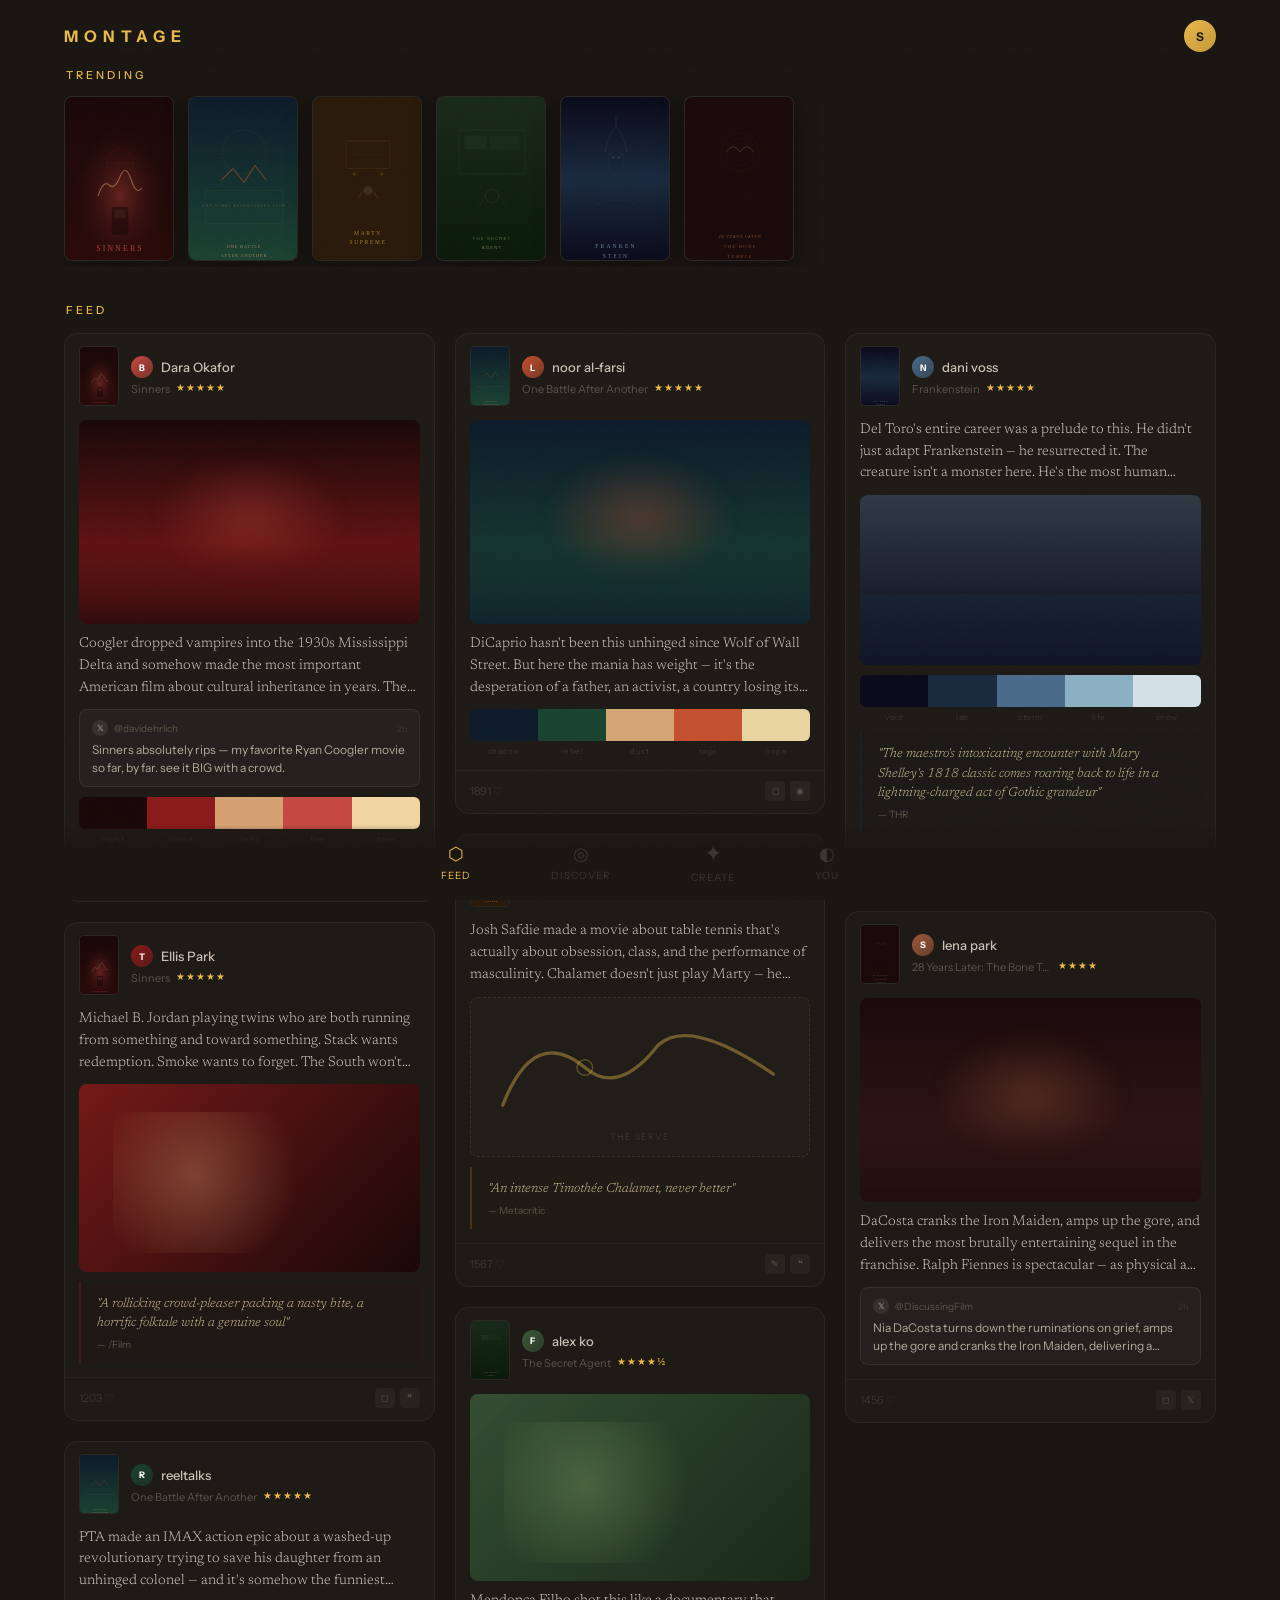
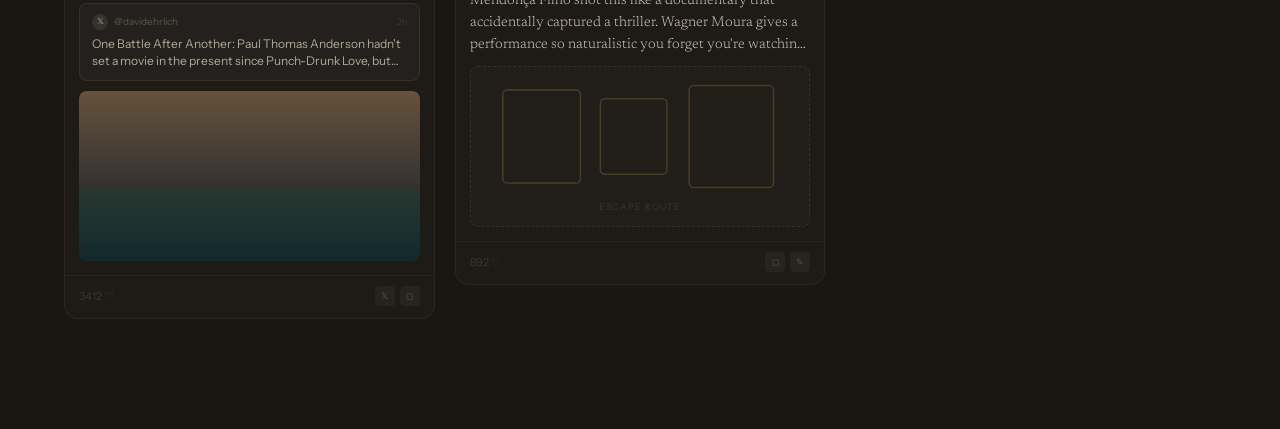
==== index.html @ 701b1564 "Fix: pull IMDB IDs from TMDB API, cache-bust v5" ====
<!DOCTYPE html>
<html lang="en">
<head>
  <meta charset="UTF-8">
  <meta name="viewport" content="width=device-width, initial-scale=1.0, viewport-fit=cover">
  <meta name="theme-color" content="#1a1612">
  <meta name="apple-mobile-web-app-status-bar-style" content="black-translucent">
  <meta name="description" content="Montage — review films with photos, tweets, drawings, and more.">
  <title>MONTAGE</title>
  <link rel="preconnect" href="https://fonts.googleapis.com">
  <link rel="preconnect" href="https://fonts.gstatic.com" crossorigin>
  <link href="https://fonts.googleapis.com/css2?family=Newsreader:ital,wght@0,300;0,400;1,300&family=Instrument+Sans:wght@400;500;600;700&display=swap" rel="stylesheet">
  <link rel="stylesheet" href="css/styles.css?v=5">
</head>
<body>
  <div class="grain"></div>
  <div id="app">
    <header class="topbar">
      <h1 class="topbar__logo">Montage</h1>
      <div class="topbar__avatar">S</div>
    </header>
    <main id="content"></main>
    <div class="search-overlay">
      <input class="search-input" type="text" placeholder="Search films…" autocomplete="off">
      <div class="search-results"></div>
    </div>
    <nav class="bottomnav">
      <button class="nav-btn nav-btn--active" data-action="nav" data-tab="feed">
        <span class="nav-btn__icon">⬡</span>
        <span class="nav-btn__label">Feed</span>
      </button>
      <button class="nav-btn" data-action="nav" data-tab="search">
        <span class="nav-btn__icon">◎</span>
        <span class="nav-btn__label">Discover</span>
      </button>
      <button class="nav-btn" data-action="nav" data-tab="compose">
        <span class="nav-btn__icon nav-btn__icon--create">✦</span>
        <span class="nav-btn__label">Create</span>
      </button>
      <button class="nav-btn" data-action="nav" data-tab="profile">
        <span class="nav-btn__icon">◐</span>
        <span class="nav-btn__label">You</span>
      </button>
    </nav>
  </div>
  <script async src="https://platform.twitter.com/widgets.js" charset="utf-8"></script>
  <script type="module" src="js/app.js?v=5"></script>
</body>
</html>
---- css/styles.css ----
*, *::before, *::after { box-sizing: border-box; margin: 0; padding: 0; }
:root {
  --bg: #1a1612; --bg-card: rgba(255,255,255,0.02); --border: rgba(255,255,255,0.05);
  --border-hover: rgba(255,255,255,0.1); --gold: #e8b84b; --gold-dim: rgba(232,184,75,0.2);
  --gold-glow: rgba(232,184,75,0.07); --text-primary: #e8e0d4; --text-secondary: #c8c0b4;
  --text-muted: #5a5449; --text-dim: #3a3530;
  --font-display: 'Newsreader', Georgia, serif; --font-sans: 'Instrument Sans', -apple-system, sans-serif;
  --max-width: 1200px; --content-width: 900px; --nav-height: 64px; --safe-bottom: env(safe-area-inset-bottom, 0px);
}
html { -webkit-text-size-adjust: 100%; }
body { background: var(--bg); color: var(--text-primary); font-family: var(--font-display); min-height: 100vh; min-height: 100dvh; overflow-x: hidden; -webkit-font-smoothing: antialiased; }
a { color: inherit; text-decoration: none; } button { font: inherit; cursor: pointer; }
img { display: block; max-width: 100%; -webkit-user-drag: none; } ::-webkit-scrollbar { display: none; }
.grain { position: fixed; inset: 0; pointer-events: none; z-index: 9999; opacity: 0.03; mix-blend-mode: overlay;
  background-image: url("data:image/svg+xml,%3Csvg viewBox='0 0 256 256' xmlns='http://www.w3.org/2000/svg'%3E%3Cfilter id='n'%3E%3CfeTurbulence type='fractalNoise' baseFrequency='0.85' numOctaves='4' stitchTiles='stitch'/%3E%3C/filter%3E%3Crect width='100%25' height='100%25' filter='url(%23n)'/%3E%3C/svg%3E"); }
#app { max-width: var(--max-width); margin: 0 auto; position: relative; min-height: 100vh; min-height: 100dvh; padding: 0 24px; }
.topbar { padding: 20px 0 16px; display: flex; justify-content: space-between; align-items: center; position: sticky; top: 0; z-index: 100; background: linear-gradient(180deg, var(--bg) 75%, transparent); }
.topbar__logo { font-family: var(--font-sans); font-size: 16px; font-weight: 700; letter-spacing: 6px; text-transform: uppercase; color: var(--gold); }
.topbar__avatar { width: 32px; height: 32px; border-radius: 50%; background: linear-gradient(135deg, var(--gold), #c4963a); display: flex; align-items: center; justify-content: center; font: 700 12px var(--font-sans); color: var(--bg); }
.section-label { font: 500 11px var(--font-sans); letter-spacing: 3px; text-transform: uppercase; color: var(--gold); padding-left: 2px; margin-bottom: 14px; }
.trending { margin-bottom: 36px; }
.trending__scroll { display: flex; gap: 14px; overflow-x: auto; padding-bottom: 6px; }
.poster { border-radius: 5px; overflow: hidden; border: 1px solid rgba(255,255,255,0.08); flex-shrink: 0; position: relative; background: var(--bg); }
.poster--sm { width: 40px; height: 60px; }
.poster--md { width: 110px; height: 165px; border-radius: 8px; box-shadow: 0 6px 24px rgba(0,0,0,0.4); }
.poster--lg { width: 120px; height: 180px; border-radius: 8px; box-shadow: 0 8px 28px rgba(0,0,0,0.45); }
.poster img { width: 100%; height: 100%; object-fit: cover; } .poster svg { display: block; }
.poster--clickable { cursor: pointer; transition: transform 0.2s ease, box-shadow 0.2s ease; }
.poster--clickable:hover { transform: translateY(-3px); box-shadow: 0 10px 35px rgba(0,0,0,0.5); }
.feed { padding: 0 0 110px; }
.masonry { columns: 3 240px; column-gap: 20px; margin-top: 16px; }
@media (max-width: 700px) { .masonry { columns: 2 160px; column-gap: 14px; } }
@media (max-width: 480px) { .masonry { columns: 1; } }
.review-card { break-inside: avoid; margin-bottom: 20px; border-radius: 14px; overflow: hidden; background: var(--bg-card); border: 1px solid var(--border); cursor: pointer; opacity: 0; transform: translateY(16px); animation: cardReveal 0.55s cubic-bezier(0.16,1,0.3,1) forwards; transition: border-color 0.2s ease; }
.review-card:hover { border-color: var(--border-hover); }
@keyframes cardReveal { to { opacity: 1; transform: none; } }
.review-card__header { display: flex; align-items: center; gap: 12px; padding: 12px 14px 10px; }
.review-card__meta { flex: 1; min-width: 0; } .review-card__user { display: flex; align-items: center; gap: 8px; }
.user-avatar { width: 22px; height: 22px; border-radius: 50%; display: flex; align-items: center; justify-content: center; font: 700 9px var(--font-sans); color: #fff; flex-shrink: 0; }
.user-name { font: 500 13px var(--font-sans); color: var(--text-secondary); overflow: hidden; text-overflow: ellipsis; white-space: nowrap; }
.review-card__film-info { display: flex; align-items: center; gap: 6px; margin-top: 4px; }
.film-title-small { font: 400 11px var(--font-sans); color: var(--text-muted); overflow: hidden; text-overflow: ellipsis; white-space: nowrap; max-width: 140px; }
.review-card__blocks { padding: 4px 14px 14px; display: flex; flex-direction: column; gap: 10px; }
.review-card__footer { padding: 10px 14px 12px; border-top: 1px solid rgba(255,255,255,0.04); display: flex; align-items: center; justify-content: space-between; }
.like-count { font: 400 11px var(--font-sans); color: var(--text-dim); }
.media-badges { display: flex; gap: 5px; } .media-badge { width: 20px; height: 20px; border-radius: 4px; background: rgba(255,255,255,0.04); display: flex; align-items: center; justify-content: center; font-size: 9px; color: var(--text-muted); }
.block-text { font: 300 14px/1.55 var(--font-display); color: #d4ccc0; }
.block-text--clamp { display: -webkit-box; -webkit-line-clamp: 3; -webkit-box-orient: vertical; overflow: hidden; }
.block-text--expanded { font-size: 17px; line-height: 1.7; }
.block-image { width: 100%; border-radius: 8px; position: relative; overflow: hidden; }
.block-tweet { padding: 10px 12px; border-radius: 8px; background: rgba(255,255,255,0.03); border: 1px solid rgba(255,255,255,0.07); }
.block-tweet--expanded { padding: 12px 14px; }
.block-tweet__header { display: flex; align-items: center; gap: 6px; margin-bottom: 5px; }
.block-tweet__icon { width: 16px; height: 16px; border-radius: 50%; background: rgba(255,255,255,0.08); display: flex; align-items: center; justify-content: center; font-size: 8px; color: rgba(255,255,255,0.35); font-weight: 700; }
.block-tweet__handle { font: 400 10px var(--font-sans); color: var(--text-muted); }
.block-tweet__time { font: 400 9px var(--font-sans); color: var(--text-dim); margin-left: auto; }
.block-tweet__content { font: 400 12px/1.45 var(--font-sans); color: #b0a89a; margin: 0; }
.block-tweet__content--clamp { display: -webkit-box; -webkit-line-clamp: 2; -webkit-box-orient: vertical; overflow: hidden; }
.block-tweet__actions { display: flex; gap: 16px; margin-top: 8px; font: 400 9px var(--font-sans); color: var(--text-dim); }
.block-palette { display: flex; border-radius: 6px; overflow: hidden; height: 32px; }
.block-palette__swatch { flex: 1; } .block-palette__labels { display: flex; margin-top: 5px; }
.block-palette__label { flex: 1; text-align: center; font: 400 8px var(--font-sans); color: var(--text-dim); letter-spacing: 0.5px; }
.block-sketch { padding: 14px; border-radius: 8px; background: rgba(255,255,255,0.015); border: 1px dashed rgba(232,184,75,0.12); }
.block-sketch__label { text-align: center; margin-top: 5px; font: 400 9px var(--font-sans); color: var(--text-dim); letter-spacing: 1px; text-transform: uppercase; }
.block-quote { padding: 12px 14px 12px 16px; border-radius: 0 8px 8px 0; }
.block-quote__text { font: 300 italic 13px/1.5 var(--font-display); color: #c8b890; }
.block-quote__author { font: 400 10px var(--font-sans); color: var(--text-muted); margin-top: 5px; display: block; }
.stars { font-size: 12px; letter-spacing: 1px; color: var(--gold); line-height: 1; }
.stars--sm { font-size: 10px; } .stars--lg { font-size: 16px; }
.view { padding-bottom: 110px; max-width: var(--content-width); margin: 0 auto; } .view--hidden { display: none; }
.back-btn { background: none; border: none; color: var(--gold); font: 400 14px var(--font-sans); padding: 12px 0; letter-spacing: 0.5px; }
.detail-header { display: flex; gap: 18px; padding: 4px 0 24px; align-items: flex-start; }
.detail-title { font: 400 26px/1.15 var(--font-display); color: var(--text-primary); }
.detail-subtitle { font: 400 12px var(--font-sans); color: var(--text-muted); margin: 4px 0 10px; }
.detail-user { display: flex; align-items: center; gap: 10px; margin-top: 14px; }
.detail-user__avatar { width: 28px; height: 28px; border-radius: 50%; display: flex; align-items: center; justify-content: center; font: 700 11px var(--font-sans); color: #fff; }
.detail-user__name { font: 500 13px var(--font-sans); color: var(--text-secondary); }
.detail-user__likes { font: 400 11px var(--font-sans); color: var(--text-dim); margin-left: 4px; }
.detail-blocks { padding: 8px 0; display: flex; flex-direction: column; gap: 16px; }
.detail-actions { margin: 32px 0 0; padding: 16px 0; border-top: 1px solid rgba(255,255,255,0.06); display: flex; gap: 28px; }
.detail-actions span { font: 400 12px var(--font-sans); color: var(--text-muted); cursor: pointer; } .detail-actions span:hover { color: var(--gold); }
.film-hero { height: 240px; position: relative; overflow: hidden; display: flex; align-items: flex-end; padding: 0 0 24px; border-radius: 14px; margin-bottom: 8px; }
.film-hero__bg { position: absolute; inset: 0; } .film-hero__bg img { width: 100%; height: 100%; object-fit: cover; opacity: 0.3; filter: blur(1px); }
.film-hero__gradient { position: absolute; inset: 0; } .film-hero__content { position: relative; display: flex; gap: 20px; align-items: flex-end; padding: 0 24px; }
.film-hero__info { padding-bottom: 2px; } .film-hero__title { font: 400 28px/1.1 var(--font-display); color: var(--text-primary); }
.film-hero__meta { font: 400 12px var(--font-sans); color: #8a8279; margin: 5px 0 10px; }
.compose { padding: 0 0 110px; max-width: 600px; margin: 0 auto; }
.compose__title { font: 400 28px var(--font-display); color: var(--text-primary); margin: 4px 0 28px; }
.compose__field { display: flex; align-items: center; gap: 14px; padding: 16px 18px; border-radius: 12px; background: var(--bg-card); border: 1px solid var(--border); margin-bottom: 22px; }
.compose__field-poster { width: 40px; height: 60px; border-radius: 6px; background: rgba(255,255,255,0.04); border: 1px dashed rgba(255,255,255,0.1); display: flex; align-items: center; justify-content: center; font-size: 18px; color: var(--text-dim); }
.compose__field-label { font: 400 10px var(--font-sans); color: var(--text-muted); text-transform: uppercase; letter-spacing: 1.5px; }
.compose__field-placeholder { font: 300 16px var(--font-display); color: var(--text-dim); margin-top: 2px; }
.compose__rating-stars { margin-top: 8px; font-size: 24px; letter-spacing: 5px; color: var(--gold-dim); }
.media-grid { display: grid; grid-template-columns: repeat(3, 1fr); gap: 12px; margin-bottom: 26px; }
.media-option { padding: 18px 12px; border-radius: 12px; background: rgba(255,255,255,0.02); border: 1px solid var(--border); display: flex; flex-direction: column; align-items: center; gap: 8px; cursor: pointer; transition: all 0.25s ease; }
.media-option:hover { border-color: var(--border-hover); }
.media-option--active { background: var(--gold-glow); border-color: rgba(232,184,75,0.25); }
.media-option__icon { font-size: 20px; color: var(--text-muted); transition: color 0.25s; }
.media-option--active .media-option__icon { color: var(--gold); }
.media-option__label { font: 500 11px var(--font-sans); color: var(--text-muted); transition: color 0.25s; }
.media-option--active .media-option__label { color: var(--gold); }
.compose__block-slot { padding: 18px; border-radius: 12px; margin-bottom: 12px; background: var(--bg-card); border: 1px dashed rgba(232,184,75,0.15); display: flex; align-items: center; gap: 14px; }
.compose__block-slot__icon { font-size: 18px; color: var(--gold); }
.compose__block-slot__label { font: 400 13px var(--font-sans); color: #7a7269; }
.compose__textarea { padding: 16px 18px; border-radius: 12px; min-height: 100px; background: var(--bg-card); border: 1px solid var(--border); margin-bottom: 30px; }
.btn-publish { width: 100%; padding: 18px; border-radius: 12px; border: none; background: linear-gradient(135deg, var(--gold), #c4963a); font: 600 14px var(--font-sans); color: var(--bg); letter-spacing: 1px; text-transform: uppercase; transition: opacity 0.2s ease; }
.btn-publish:hover { opacity: 0.9; }
.bottomnav { position: fixed; bottom: 0; left: 50%; transform: translateX(-50%); width: 100%; max-width: var(--max-width); padding: 12px 24px calc(12px + var(--safe-bottom)); background: linear-gradient(180deg, transparent, var(--bg) 35%); display: flex; justify-content: center; gap: 48px; align-items: center; z-index: 200; }
.nav-btn { background: none; border: none; display: flex; flex-direction: column; align-items: center; gap: 4px; padding: 4px 16px; }
.nav-btn__icon { font-size: 18px; color: var(--text-dim); transition: color 0.2s; } .nav-btn__icon--create { font-size: 22px; }
.nav-btn__label { font: 400 10px var(--font-sans); letter-spacing: 1px; text-transform: uppercase; color: var(--text-dim); transition: color 0.2s; }
.nav-btn--active .nav-btn__icon, .nav-btn--active .nav-btn__label { color: var(--gold); }
.search-overlay { position: fixed; inset: 0; z-index: 300; background: rgba(0,0,0,0.85); backdrop-filter: blur(10px); display: flex; flex-direction: column; padding: 80px 24px 24px; opacity: 0; pointer-events: none; transition: opacity 0.25s ease; }
.search-overlay--open { opacity: 1; pointer-events: all; }
.search-input { width: 100%; max-width: 600px; margin: 0 auto; padding: 16px 20px; border-radius: 12px; border: 1px solid var(--border); background: rgba(255,255,255,0.05); font: 300 17px var(--font-display); color: var(--text-primary); outline: none; }
.search-input::placeholder { color: var(--text-dim); } .search-input:focus { border-color: rgba(232,184,75,0.3); }
.tweet-embed-container { border-radius: 8px; overflow: hidden; }
.tweet-embed-container .twitter-tweet { margin: 0 !important; }
.tweet-embed-container iframe { border-radius: 8px !important; }
.tweet-embed-container blockquote { margin: 0; padding: 14px 16px; border-radius: 8px; background: rgba(255,255,255,0.03); border: 1px solid rgba(255,255,255,0.07); font: 400 13px/1.5 var(--font-sans); color: #b0a89a; }
.tweet-embed-container blockquote a { color: var(--gold); opacity: 0.7; }
@keyframes fadeIn { from { opacity: 0; } to { opacity: 1; } }
@keyframes slideUp { from { opacity: 0; transform: translateY(10px); } to { opacity: 1; transform: none; } }
.animate-fade { animation: fadeIn 0.35s ease forwards; }
.animate-slide { animation: slideUp 0.5s cubic-bezier(0.16,1,0.3,1) forwards; }
.delay-1{animation-delay:.05s}.delay-2{animation-delay:.1s}.delay-3{animation-delay:.15s}.delay-4{animation-delay:.2s}.delay-5{animation-delay:.25s}.delay-6{animation-delay:.3s}.delay-7{animation-delay:.35s}.delay-8{animation-delay:.4s}
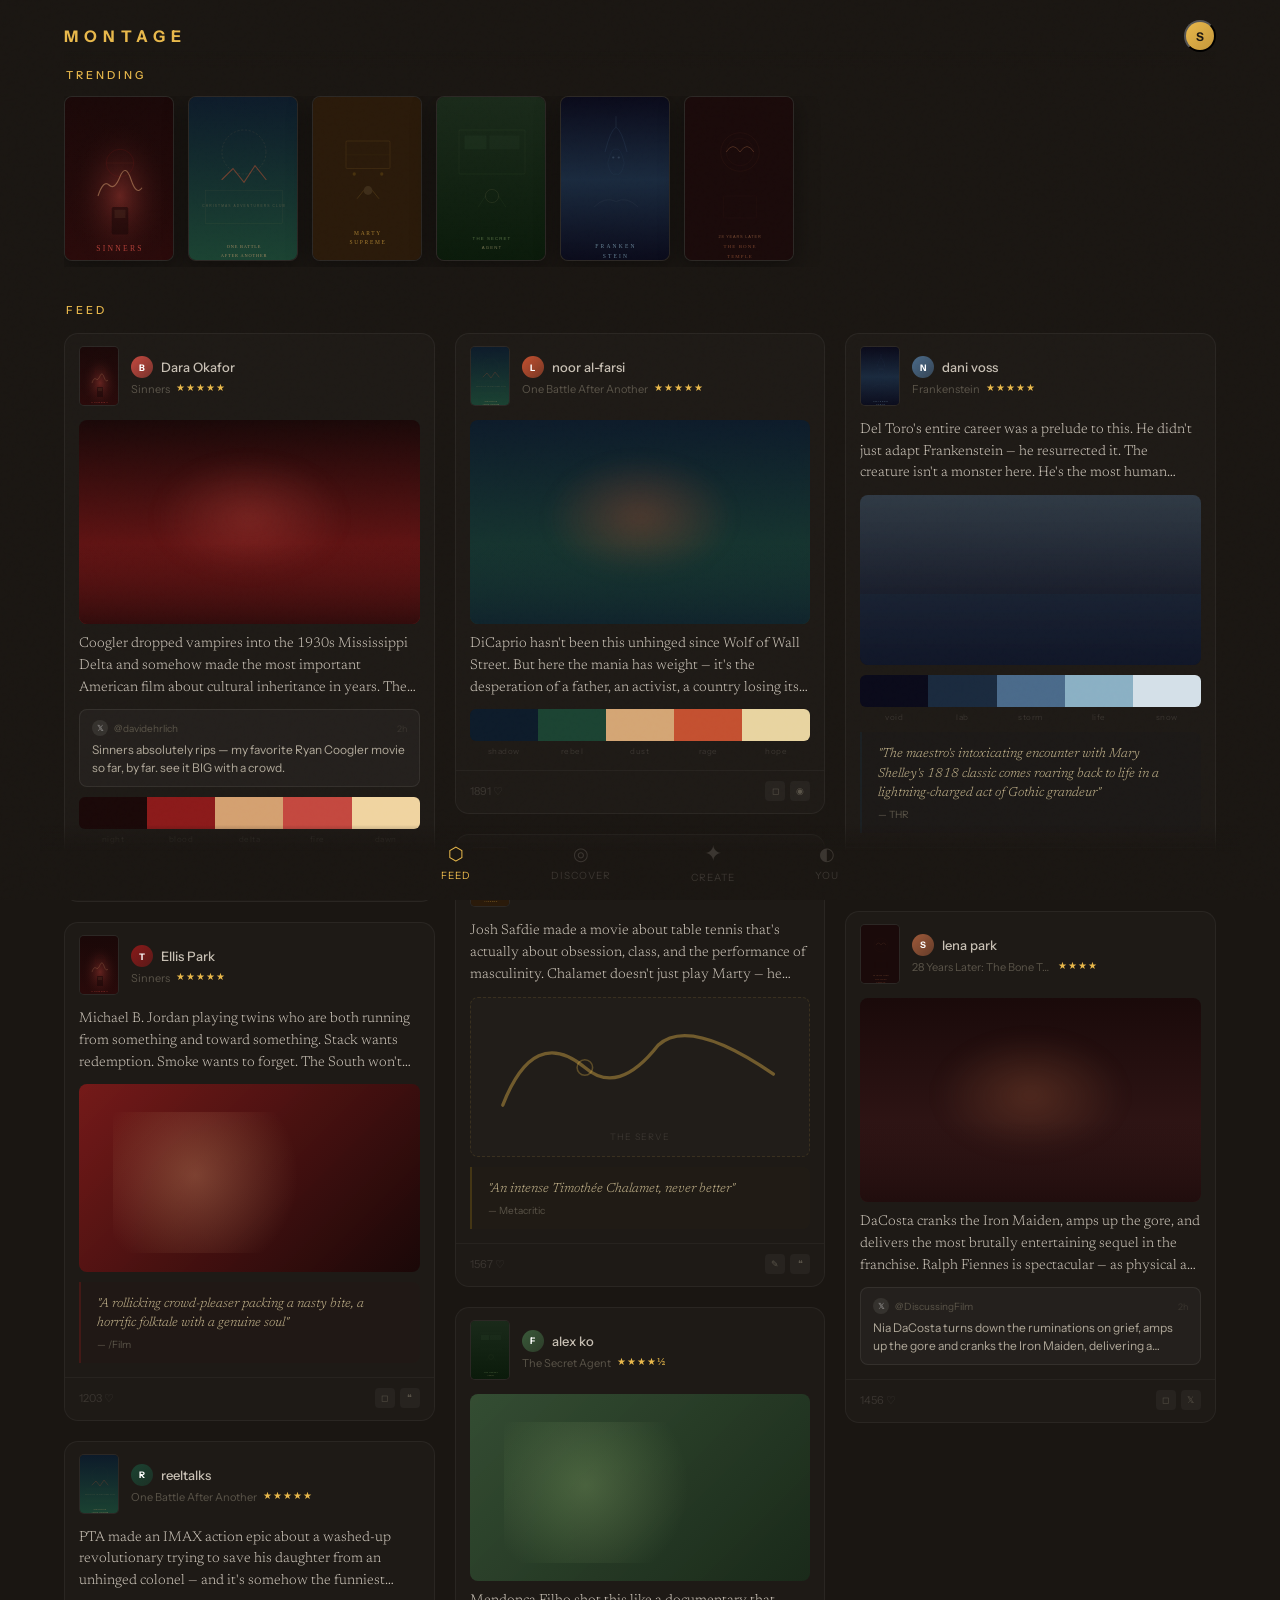
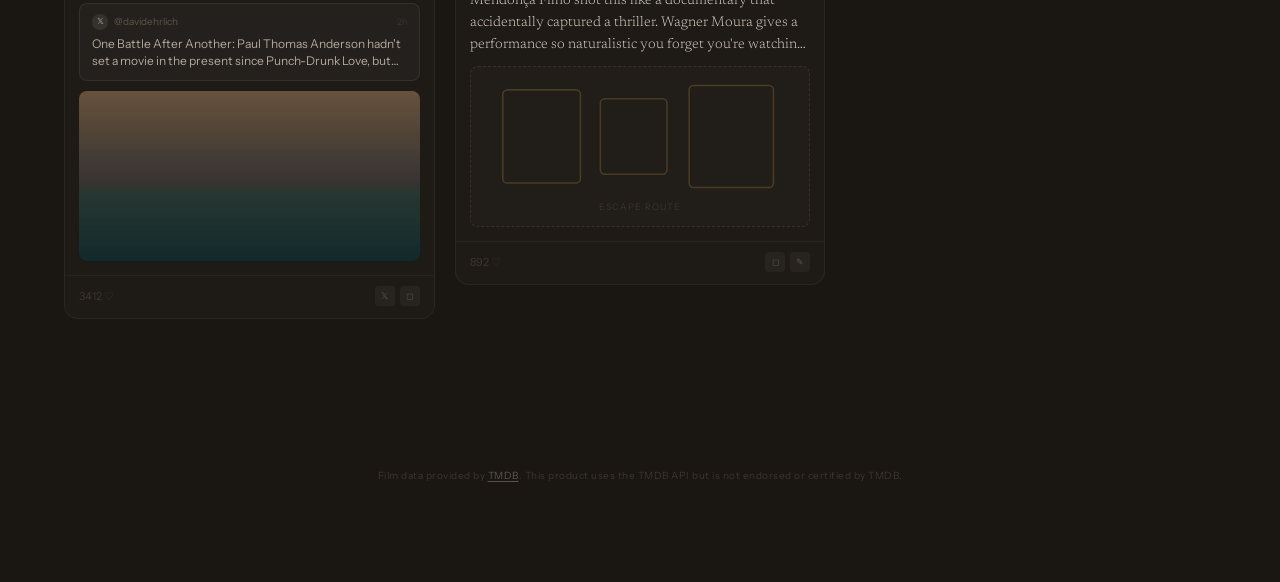
==== commit e03fdf0f: "Production-ready: SEO meta tags, OG/Twitter cards, favicon, PWA manifest, loading skeletons, accessi" ====
--- a/index.html
+++ b/index.html
@@ -4,46 +4,98 @@
   <meta charset="UTF-8">
   <meta name="viewport" content="width=device-width, initial-scale=1.0, viewport-fit=cover">
   <meta name="theme-color" content="#1a1612">
+  <meta name="apple-mobile-web-app-capable" content="yes">
   <meta name="apple-mobile-web-app-status-bar-style" content="black-translucent">
-  <meta name="description" content="Montage — review films with photos, tweets, drawings, and more.">
-  <title>MONTAGE</title>
+  <meta name="apple-mobile-web-app-title" content="Montage">
+
+  <!-- SEO -->
+  <title>MONTAGE — Review films with photos, tweets, drawings & more</title>
+  <meta name="description" content="A new way to review movies. Build rich, visual montages with photos, tweets, sketches, color palettes and more. Like Letterboxd meets Pinterest.">
+  <meta name="keywords" content="movie reviews, film criticism, letterboxd alternative, visual reviews, montage, cinema">
+  <link rel="canonical" href="https://calmdownl0ve.github.io/montage/">
+
+  <!-- Open Graph / Social Sharing -->
+  <meta property="og:type" content="website">
+  <meta property="og:url" content="https://calmdownl0ve.github.io/montage/">
+  <meta property="og:title" content="MONTAGE — Review films with photos, tweets, drawings & more">
+  <meta property="og:description" content="A new way to review movies. Build rich, visual montages with photos, tweets, sketches, color palettes and more.">
+  <meta property="og:image" content="https://calmdownl0ve.github.io/montage/og-image.png">
+  <meta property="og:image:width" content="1200">
+  <meta property="og:image:height" content="630">
+  <!-- Twitter Card -->
+  <meta name="twitter:card" content="summary_large_image">
+  <meta name="twitter:title" content="MONTAGE — Review films with photos, tweets, drawings & more">
+  <meta name="twitter:description" content="A new way to review movies. Build rich, visual montages with photos, tweets, sketches, color palettes and more.">
+  <meta name="twitter:image" content="https://calmdownl0ve.github.io/montage/og-image.png">
+
+  <!-- Favicon -->
+  <link rel="icon" type="image/svg+xml" href="favicon.svg">
+  <link rel="apple-touch-icon" href="icon-192.png">
+
+  <!-- PWA Manifest -->
+  <link rel="manifest" href="manifest.json">
+
+  <!-- Fonts -->
   <link rel="preconnect" href="https://fonts.googleapis.com">
   <link rel="preconnect" href="https://fonts.gstatic.com" crossorigin>
   <link href="https://fonts.googleapis.com/css2?family=Newsreader:ital,wght@0,300;0,400;1,300&family=Instrument+Sans:wght@400;500;600;700&display=swap" rel="stylesheet">
-  <link rel="stylesheet" href="css/styles.css?v=5">
+
+  <!-- Styles -->
+  <link rel="stylesheet" href="css/styles.css?v=6">
 </head>
 <body>
-  <div class="grain"></div>
+  <!-- Skip to content for screen readers -->
+  <a href="#content" class="sr-only sr-only--focusable">Skip to content</a>
+
+  <div class="grain" aria-hidden="true"></div>
   <div id="app">
-    <header class="topbar">
+    <header class="topbar" role="banner">
       <h1 class="topbar__logo">Montage</h1>
-      <div class="topbar__avatar">S</div>
+      <button class="topbar__avatar" aria-label="Profile">S</button>
     </header>
-    <main id="content"></main>
-    <div class="search-overlay">
-      <input class="search-input" type="text" placeholder="Search films…" autocomplete="off">
-      <div class="search-results"></div>
+
+    <!-- Loading skeleton shown before JS loads -->
+    <main id="content" role="main">
+      <div class="loading-skeleton" aria-label="Loading content">
+        <div class="skeleton-trending">
+          <div class="skeleton-label"></div>
+          <div class="skeleton-row"><div class="skeleton-poster"></div><div class="skeleton-poster"></div><div class="skeleton-poster"></div><div class="skeleton-poster"></div><div class="skeleton-poster"></div></div>
+        </div>
+        <div class="skeleton-label" style="margin-top:24px"></div>
+        <div class="skeleton-masonry"><div class="skeleton-card"></div><div class="skeleton-card skeleton-card--short"></div><div class="skeleton-card skeleton-card--tall"></div><div class="skeleton-card"></div><div class="skeleton-card skeleton-card--short"></div></div>
+      </div>
+    </main>
+
+    <div class="search-overlay" role="dialog" aria-modal="true" aria-label="Search films">
+      <input class="search-input" type="search" placeholder="Search films…" autocomplete="off" aria-label="Search films">
+      <div class="search-results" role="listbox"></div>
     </div>
-    <nav class="bottomnav">
-      <button class="nav-btn nav-btn--active" data-action="nav" data-tab="feed">
-        <span class="nav-btn__icon">⬡</span>
+    <nav class="bottomnav" role="navigation" aria-label="Main navigation">
+      <button class="nav-btn nav-btn--active" data-action="nav" data-tab="feed" aria-label="Feed" aria-current="page">
+        <span class="nav-btn__icon" aria-hidden="true">⬡</span>
         <span class="nav-btn__label">Feed</span>
       </button>
-      <button class="nav-btn" data-action="nav" data-tab="search">
-        <span class="nav-btn__icon">◎</span>
+      <button class="nav-btn" data-action="nav" data-tab="search" aria-label="Discover">
+        <span class="nav-btn__icon" aria-hidden="true">◎</span>
         <span class="nav-btn__label">Discover</span>
       </button>
-      <button class="nav-btn" data-action="nav" data-tab="compose">
-        <span class="nav-btn__icon nav-btn__icon--create">✦</span>
+      <button class="nav-btn" data-action="nav" data-tab="compose" aria-label="Create review">
+        <span class="nav-btn__icon nav-btn__icon--create" aria-hidden="true">✦</span>
         <span class="nav-btn__label">Create</span>
       </button>
-      <button class="nav-btn" data-action="nav" data-tab="profile">
-        <span class="nav-btn__icon">◐</span>
+      <button class="nav-btn" data-action="nav" data-tab="profile" aria-label="Your profile">
+        <span class="nav-btn__icon" aria-hidden="true">◐</span>
         <span class="nav-btn__label">You</span>
       </button>
     </nav>
   </div>
+
+  <!-- TMDB Attribution (required by API Terms of Use) -->
+  <footer class="tmdb-attribution" role="contentinfo">
+    <p>Film data provided by <a href="https://www.themoviedb.org" target="_blank" rel="noopener">TMDB</a>. This product uses the TMDB API but is not endorsed or certified by TMDB.</p>
+  </footer>
+
   <script async src="https://platform.twitter.com/widgets.js" charset="utf-8"></script>
-  <script type="module" src="js/app.js?v=5"></script>
+  <script type="module" src="js/app.js?v=6"></script>
 </body>
 </html>
--- a/css/styles.css
+++ b/css/styles.css
@@ -124,3 +124,57 @@
 .animate-fade { animation: fadeIn 0.35s ease forwards; }
 .animate-slide { animation: slideUp 0.5s cubic-bezier(0.16,1,0.3,1) forwards; }
 .delay-1{animation-delay:.05s}.delay-2{animation-delay:.1s}.delay-3{animation-delay:.15s}.delay-4{animation-delay:.2s}.delay-5{animation-delay:.25s}.delay-6{animation-delay:.3s}.delay-7{animation-delay:.35s}.delay-8{animation-delay:.4s}
+
+/* ── Accessibility ── */
+.sr-only { position: absolute; width: 1px; height: 1px; padding: 0; margin: -1px; overflow: hidden; clip: rect(0,0,0,0); white-space: nowrap; border: 0; }
+.sr-only--focusable:focus { position: static; width: auto; height: auto; padding: 8px 16px; margin: 0; overflow: visible; clip: auto; white-space: normal; background: var(--gold); color: var(--bg); font: 600 14px var(--font-sans); border-radius: 6px; z-index: 10000; }
+*:focus-visible { outline: 2px solid var(--gold); outline-offset: 2px; border-radius: 4px; }
+button:focus-visible, a:focus-visible { outline: 2px solid var(--gold); outline-offset: 2px; }
+
+/* ── Loading Skeleton ── */
+@keyframes shimmer { 0% { background-position: -200px 0; } 100% { background-position: 200px 0; } }
+.skeleton-label { width: 80px; height: 12px; border-radius: 4px; background: linear-gradient(90deg, rgba(255,255,255,0.03) 25%, rgba(255,255,255,0.06) 50%, rgba(255,255,255,0.03) 75%); background-size: 200px 100%; animation: shimmer 1.5s infinite; margin-bottom: 14px; }
+.skeleton-trending { margin-bottom: 36px; }
+.skeleton-row { display: flex; gap: 14px; }
+.skeleton-poster { width: 110px; height: 165px; border-radius: 8px; flex-shrink: 0; background: linear-gradient(90deg, rgba(255,255,255,0.03) 25%, rgba(255,255,255,0.06) 50%, rgba(255,255,255,0.03) 75%); background-size: 200px 100%; animation: shimmer 1.5s infinite; }
+.skeleton-masonry { columns: 3 240px; column-gap: 20px; margin-top: 16px; }
+@media (max-width: 700px) { .skeleton-masonry { columns: 2 160px; column-gap: 14px; } }
+.skeleton-card { break-inside: avoid; margin-bottom: 20px; border-radius: 14px; height: 320px; background: linear-gradient(90deg, rgba(255,255,255,0.02) 25%, rgba(255,255,255,0.04) 50%, rgba(255,255,255,0.02) 75%); background-size: 200px 100%; animation: shimmer 1.5s infinite; }
+.skeleton-card--short { height: 240px; }
+.skeleton-card--tall { height: 400px; }
+
+/* ── TMDB Attribution Footer ── */
+.tmdb-attribution { max-width: var(--max-width); margin: 0 auto; padding: 40px 24px 100px; text-align: center; }
+.tmdb-attribution p { font: 400 10px var(--font-sans); color: var(--text-dim); letter-spacing: 0.5px; }
+.tmdb-attribution a { color: var(--text-muted); text-decoration: underline; text-underline-offset: 2px; }
+.tmdb-attribution a:hover { color: var(--gold); }
+
+/* ── Image loading ── */
+.poster img { transition: opacity 0.3s ease; }
+.poster img[src=""] { opacity: 0; }
+
+/* ── Smooth transitions ── */
+.review-card { transition: border-color 0.2s ease, transform 0.15s ease; }
+.review-card:hover { border-color: var(--border-hover); transform: translateY(-1px); }
+.review-card:active { transform: translateY(0); }
+.back-btn:hover { opacity: 0.8; }
+.nav-btn { transition: opacity 0.15s ease; }
+.nav-btn:hover { opacity: 0.8; }
+
+/* ── Selection color ── */
+::selection { background: rgba(232,184,75,0.25); color: var(--text-primary); }
+
+/* ── Print styles ── */
+@media print {
+  .grain, .bottomnav, .search-overlay, .tmdb-attribution { display: none !important; }
+  #app { max-width: 100%; padding: 0; }
+  .review-card { break-inside: avoid; border: 1px solid #ccc; }
+}
+
+/* Hide skeleton once JS renders content */
+#content.loaded .loading-skeleton { display: none; }
+
+/* ── Reduced motion preference ── */
+@media (prefers-reduced-motion: reduce) {
+  *, *::before, *::after { animation-duration: 0.01ms !important; animation-iteration-count: 1 !important; transition-duration: 0.01ms !important; }
+}
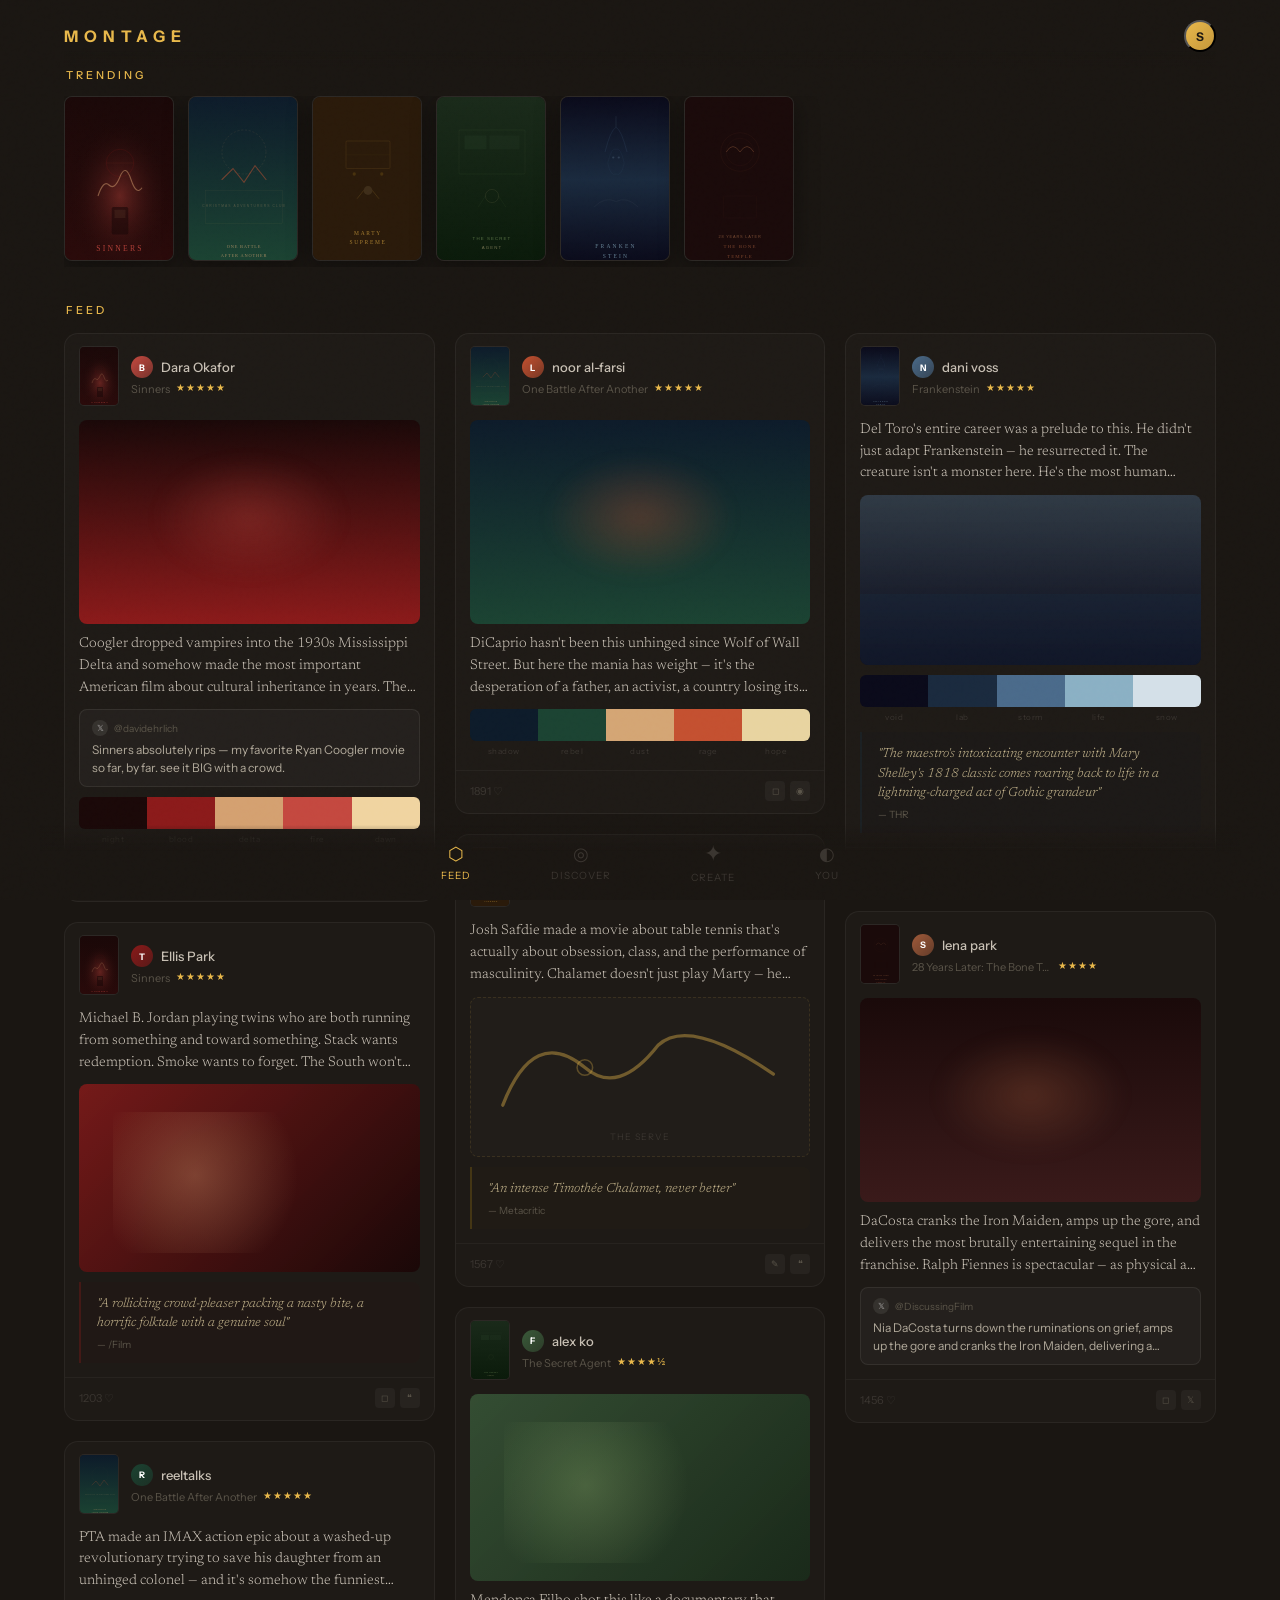
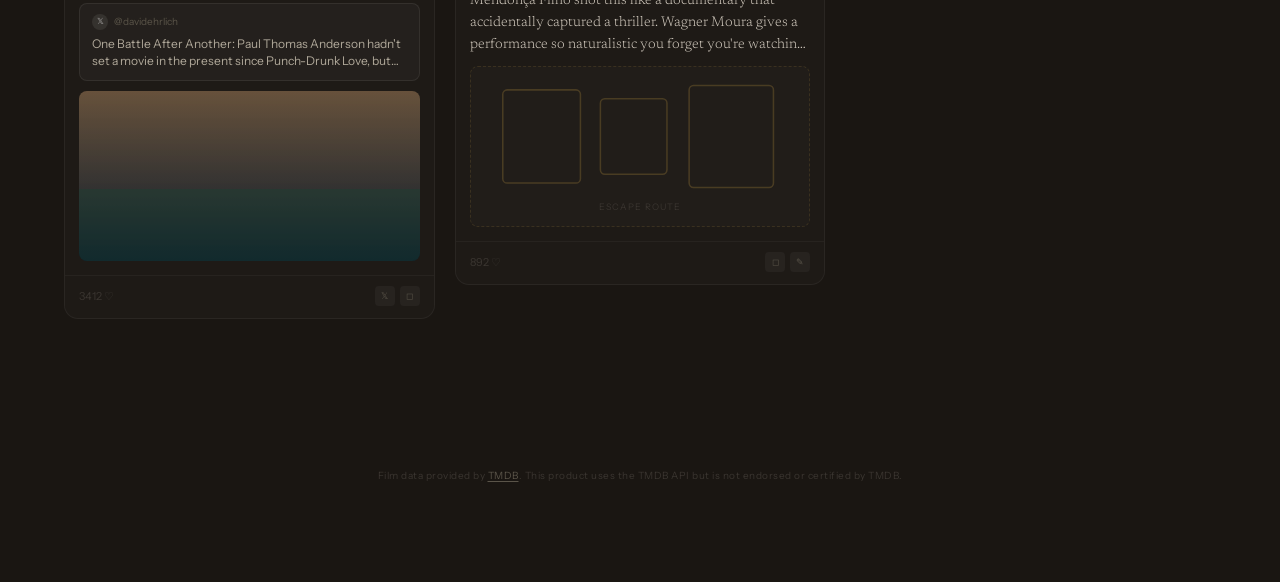
==== commit 7d4bd4cd: "Fix OG image path to match actual SVG file" ====
--- a/index.html
+++ b/index.html
@@ -19,14 +19,14 @@
   <meta property="og:url" content="https://calmdownl0ve.github.io/montage/">
   <meta property="og:title" content="MONTAGE — Review films with photos, tweets, drawings & more">
   <meta property="og:description" content="A new way to review movies. Build rich, visual montages with photos, tweets, sketches, color palettes and more.">
-  <meta property="og:image" content="https://calmdownl0ve.github.io/montage/og-image.png">
+  <meta property="og:image" content="https://calmdownl0ve.github.io/montage/og-image.svg">
   <meta property="og:image:width" content="1200">
   <meta property="og:image:height" content="630">
   <!-- Twitter Card -->
   <meta name="twitter:card" content="summary_large_image">
   <meta name="twitter:title" content="MONTAGE — Review films with photos, tweets, drawings & more">
   <meta name="twitter:description" content="A new way to review movies. Build rich, visual montages with photos, tweets, sketches, color palettes and more.">
-  <meta name="twitter:image" content="https://calmdownl0ve.github.io/montage/og-image.png">
+  <meta name="twitter:image" content="https://calmdownl0ve.github.io/montage/og-image.svg">
 
   <!-- Favicon -->
   <link rel="icon" type="image/svg+xml" href="favicon.svg">
--- a/css/styles.css
+++ b/css/styles.css
@@ -178,3 +178,27 @@
 @media (prefers-reduced-motion: reduce) {
   *, *::before, *::after { animation-duration: 0.01ms !important; animation-iteration-count: 1 !important; transition-duration: 0.01ms !important; }
 }
+
+/* ── Discover Grid ── */
+.discover-grid { display: grid; grid-template-columns: repeat(auto-fill, minmax(130px, 1fr)); gap: 20px; }
+@media (min-width: 700px) { .discover-grid { grid-template-columns: repeat(auto-fill, minmax(140px, 1fr)); } }
+.discover-film { cursor: pointer; text-align: center; }
+.discover-film__title { font: 400 12px var(--font-sans); color: var(--text-secondary); margin-top: 8px; overflow: hidden; text-overflow: ellipsis; white-space: nowrap; }
+.discover-film__year { font: 400 10px var(--font-sans); color: var(--text-muted); margin-top: 2px; }
+.discover-film .poster--md { width: 100%; height: auto; aspect-ratio: 2/3; }
+.discover-film .poster--md img { width: 100%; height: 100%; }
+
+/* ── Genre Tags ── */
+.genre-tag { padding: 8px 16px; border-radius: 20px; border: 1px solid var(--border); background: var(--bg-card); font: 500 11px var(--font-sans); color: var(--text-muted); cursor: pointer; transition: all 0.2s ease; }
+.genre-tag:hover { border-color: var(--border-hover); color: var(--text-secondary); }
+.genre-tag--active { background: var(--gold-glow); border-color: rgba(232,184,75,0.3); color: var(--gold); }
+
+/* ── Composer Film Search Results ── */
+.composer-result { display: flex; align-items: center; gap: 12px; padding: 10px 16px; cursor: pointer; transition: background 0.15s ease; }
+.composer-result:hover { background: rgba(255,255,255,0.03); }
+.composer-result + .composer-result { border-top: 1px solid rgba(255,255,255,0.03); }
+
+/* ── Star Rating Buttons ── */
+.star-btn { transition: transform 0.1s ease; }
+.star-btn:hover { transform: scale(1.2); }
+.star-btn--active { color: var(--gold) !important; }
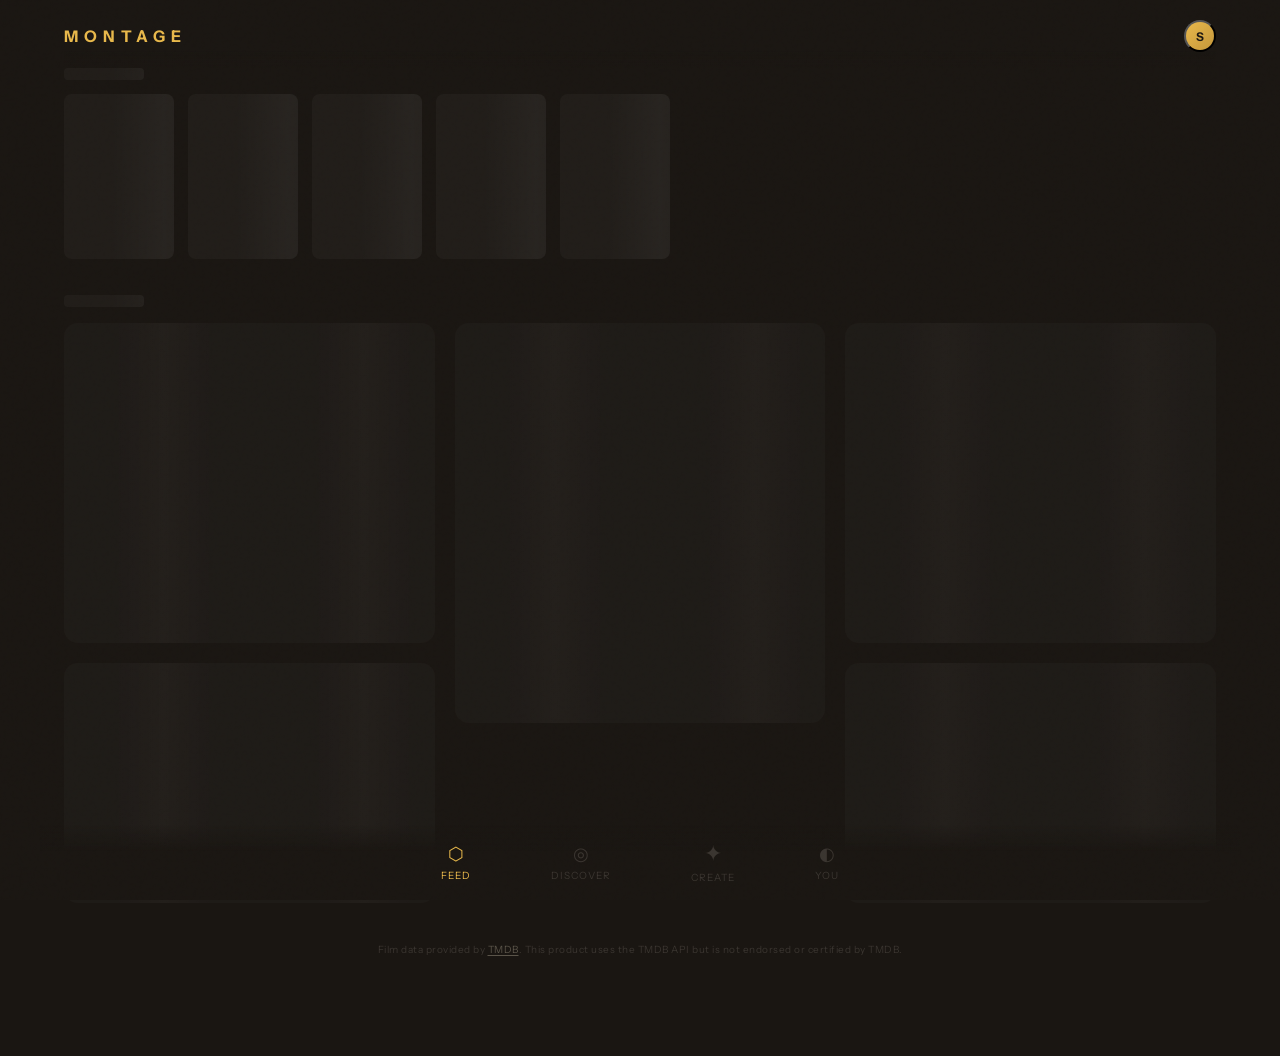
==== commit e6595090: "Fix screen blink: targeted DOM patches for search inputs, media toggles, and star rating — no full r" ====
--- a/index.html
+++ b/index.html
@@ -41,7 +41,7 @@
   <link href="https://fonts.googleapis.com/css2?family=Newsreader:ital,wght@0,300;0,400;1,300&family=Instrument+Sans:wght@400;500;600;700&display=swap" rel="stylesheet">
 
   <!-- Styles -->
-  <link rel="stylesheet" href="css/styles.css?v=6">
+  <link rel="stylesheet" href="css/styles.css?v=7">
 </head>
 <body>
   <!-- Skip to content for screen readers -->
@@ -96,6 +96,6 @@
   </footer>
 
   <script async src="https://platform.twitter.com/widgets.js" charset="utf-8"></script>
-  <script type="module" src="js/app.js?v=6"></script>
+  <script type="module" src="js/app.js?v=7"></script>
 </body>
 </html>
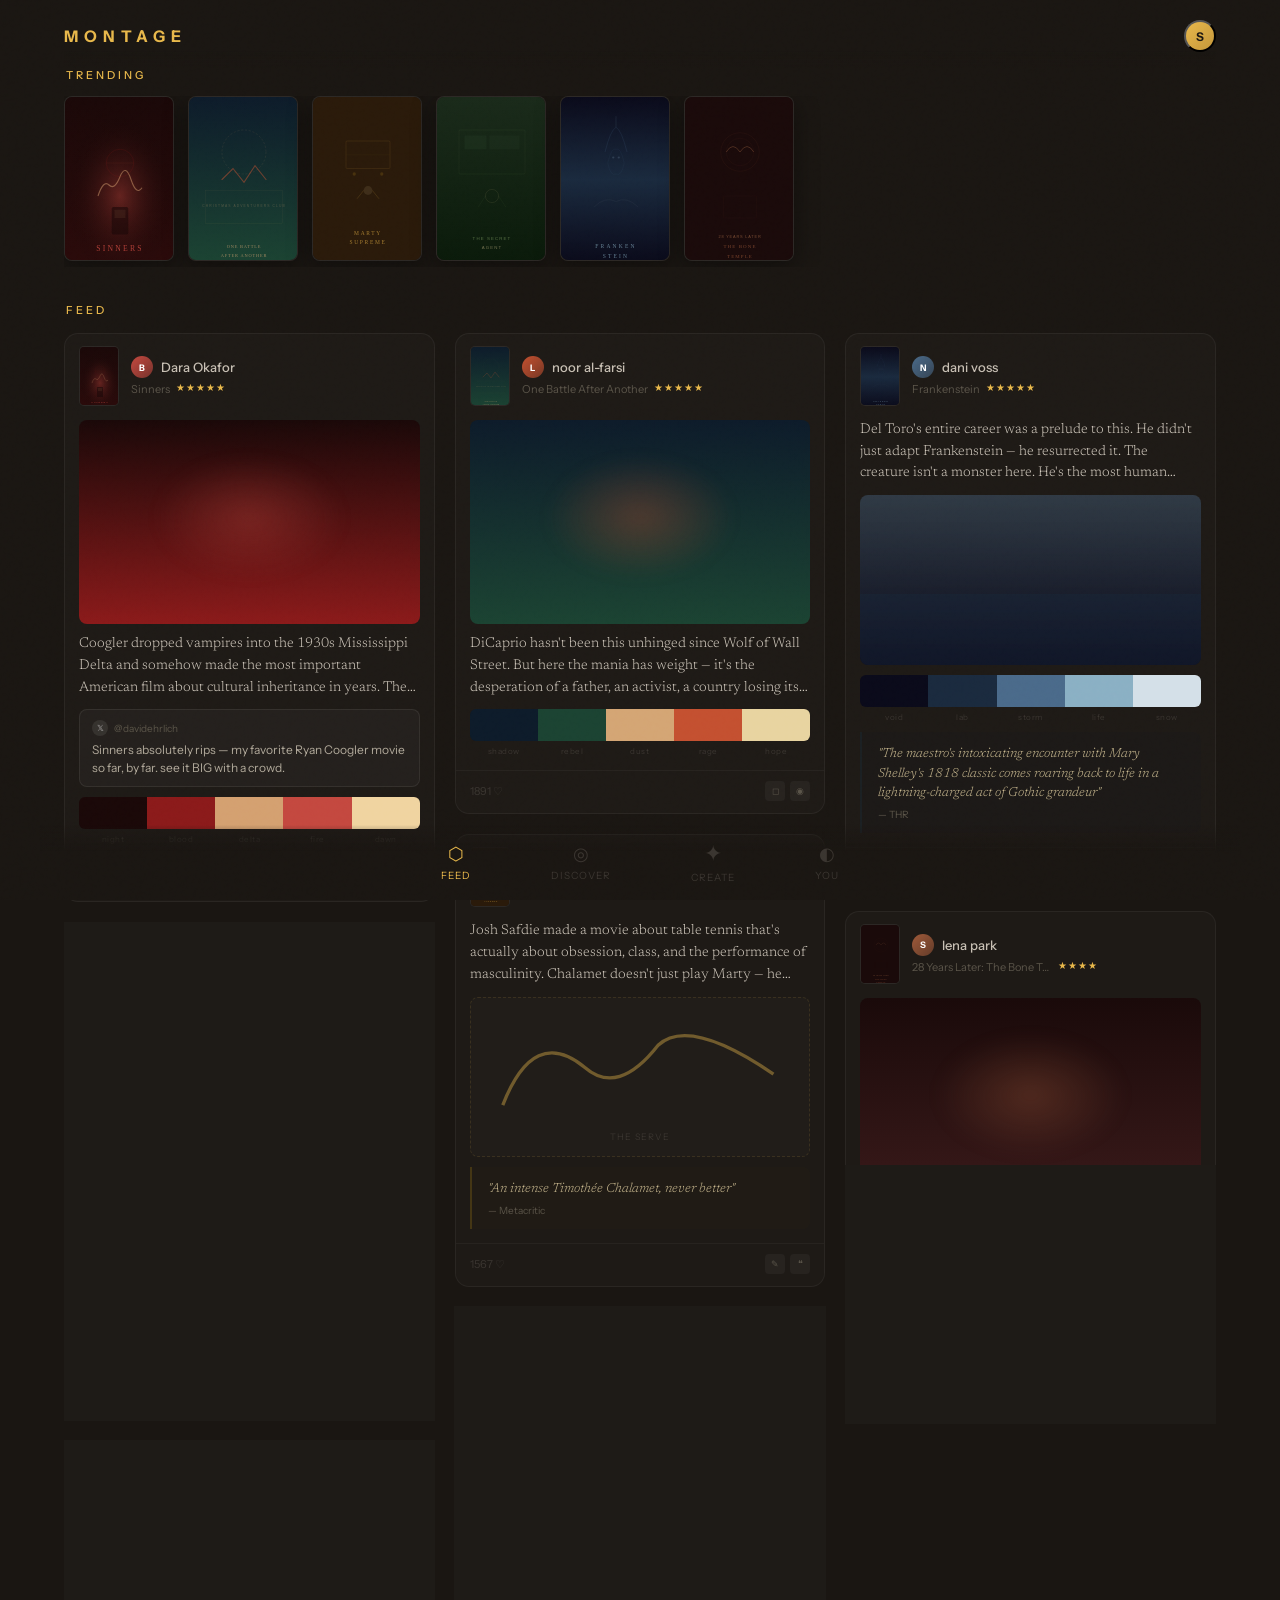
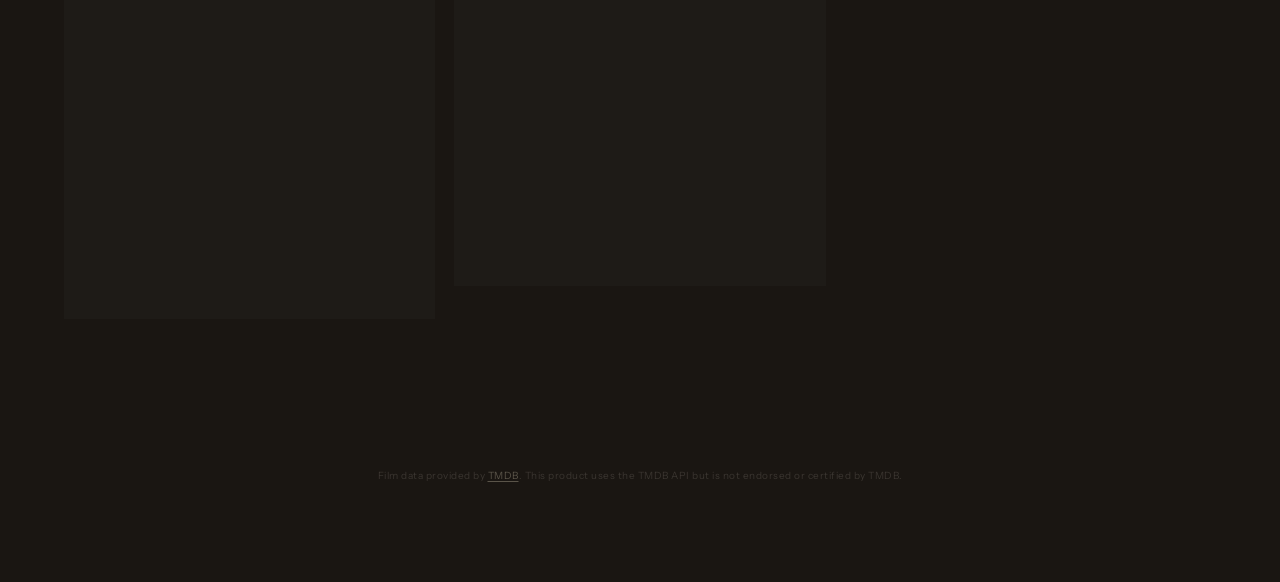
==== commit 322a364f: "Clean rewrite: fix syntax error, targeted DOM patches for search/media/stars (zero blink)" ====
--- a/index.html
+++ b/index.html
@@ -41,7 +41,7 @@
   <link href="https://fonts.googleapis.com/css2?family=Newsreader:ital,wght@0,300;0,400;1,300&family=Instrument+Sans:wght@400;500;600;700&display=swap" rel="stylesheet">
 
   <!-- Styles -->
-  <link rel="stylesheet" href="css/styles.css?v=7">
+  <link rel="stylesheet" href="css/styles.css?v=8">
 </head>
 <body>
   <!-- Skip to content for screen readers -->
@@ -96,6 +96,6 @@
   </footer>
 
   <script async src="https://platform.twitter.com/widgets.js" charset="utf-8"></script>
-  <script type="module" src="js/app.js?v=7"></script>
+  <script type="module" src="js/app.js?v=8"></script>
 </body>
 </html>
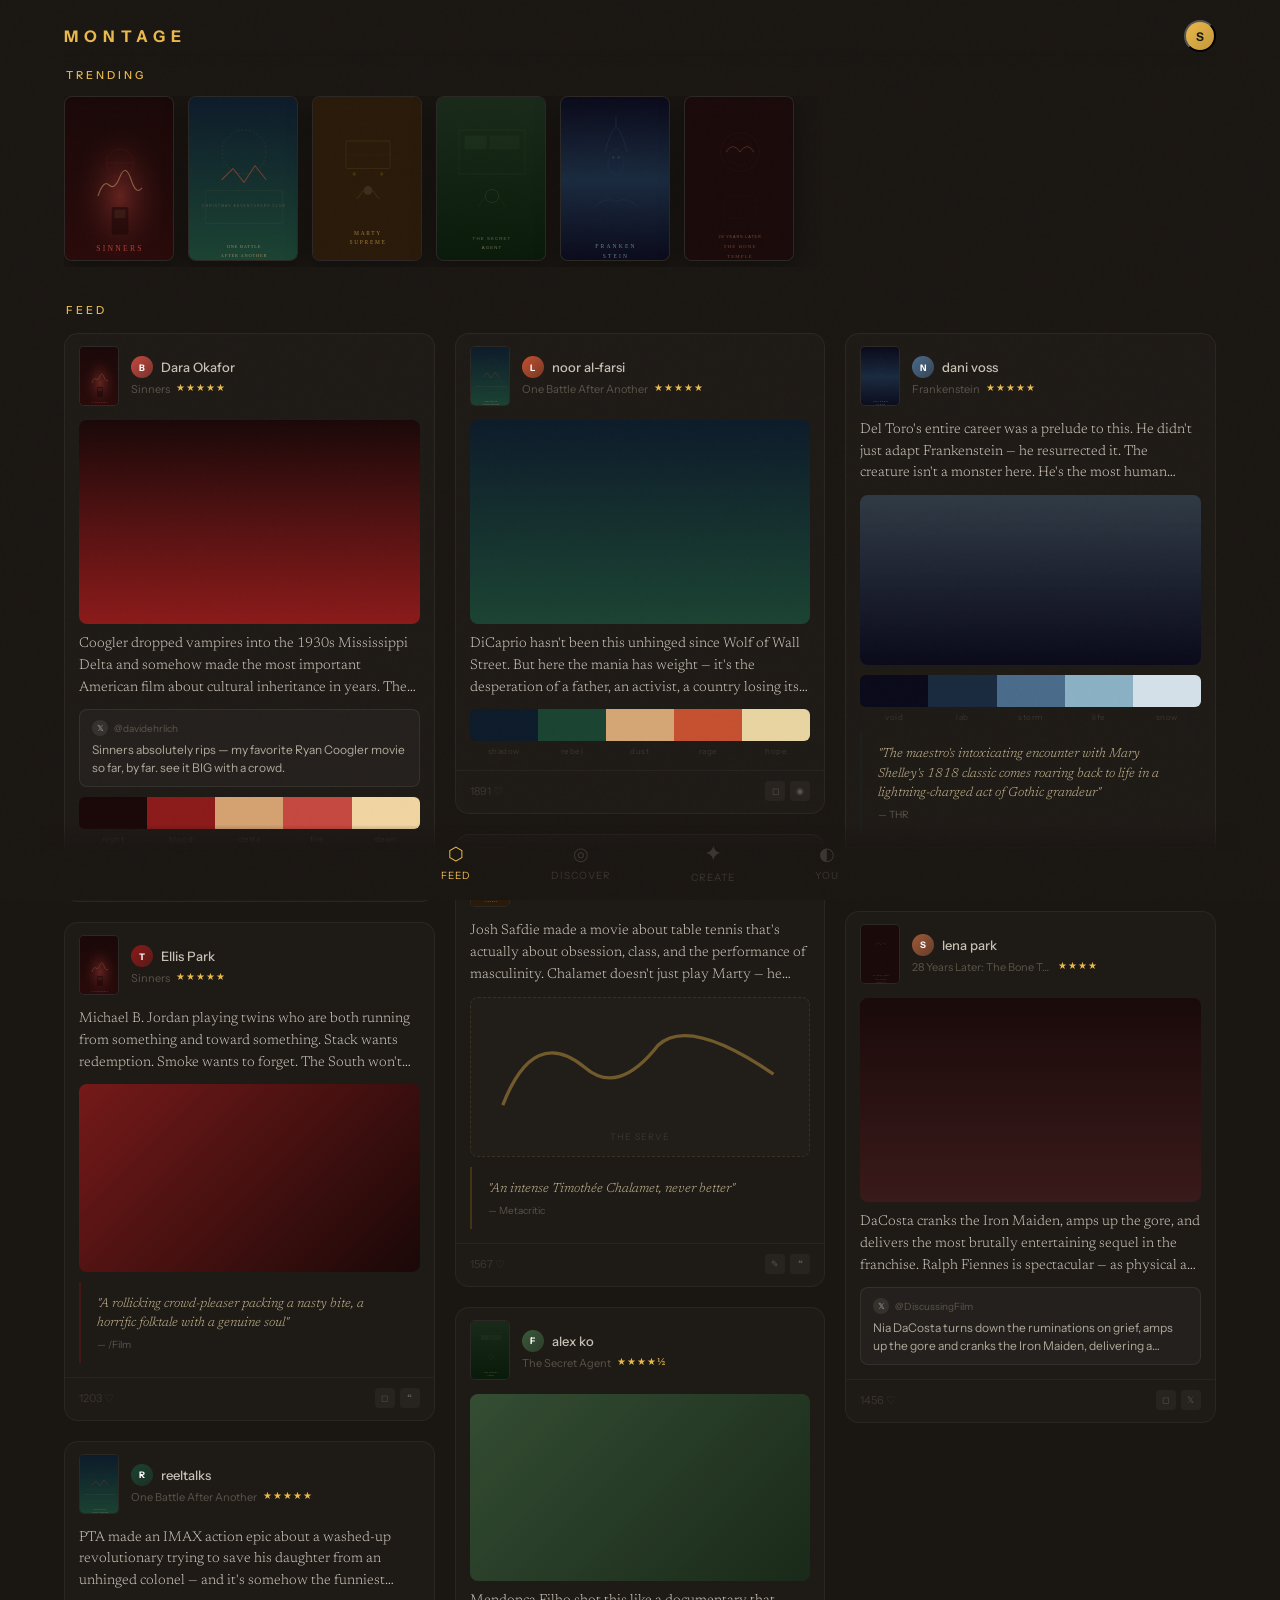
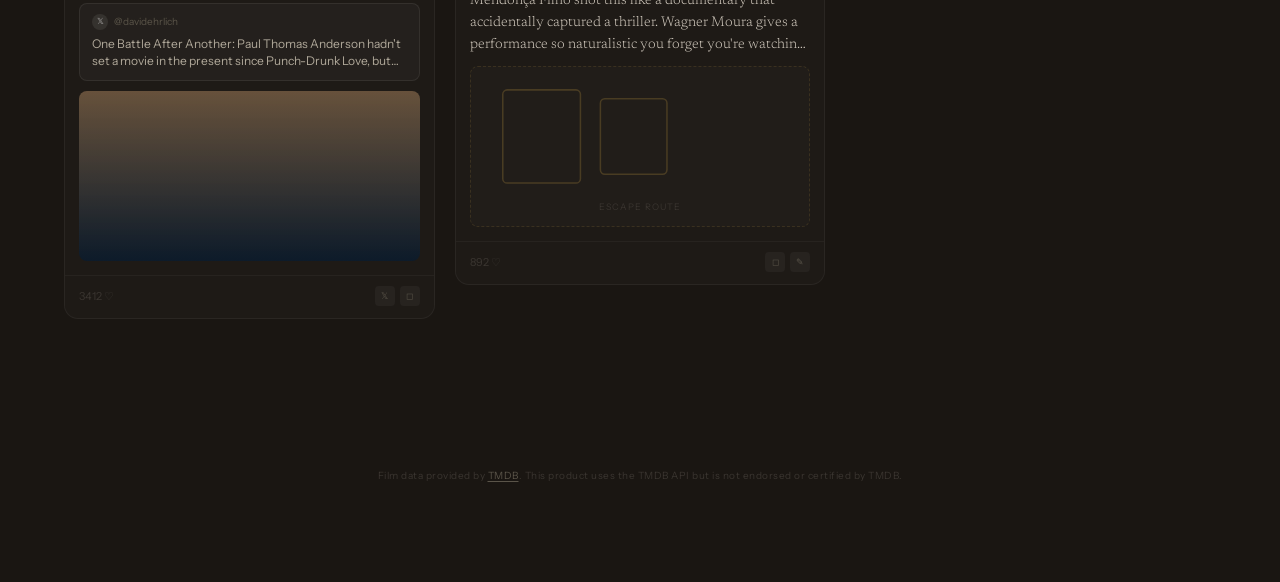
==== commit 27729828: "fix: add input fields for all media options in Create tab - Photo, sketch, quote, song, and palette " ====
--- a/index.html
+++ b/index.html
@@ -96,6 +96,6 @@
   </footer>
 
   <script async src="https://platform.twitter.com/widgets.js" charset="utf-8"></script>
-  <script type="module" src="js/app.js?v=8"></script>
+  <script type="module" src="js/app.js?v=9"></script>
 </body>
 </html>
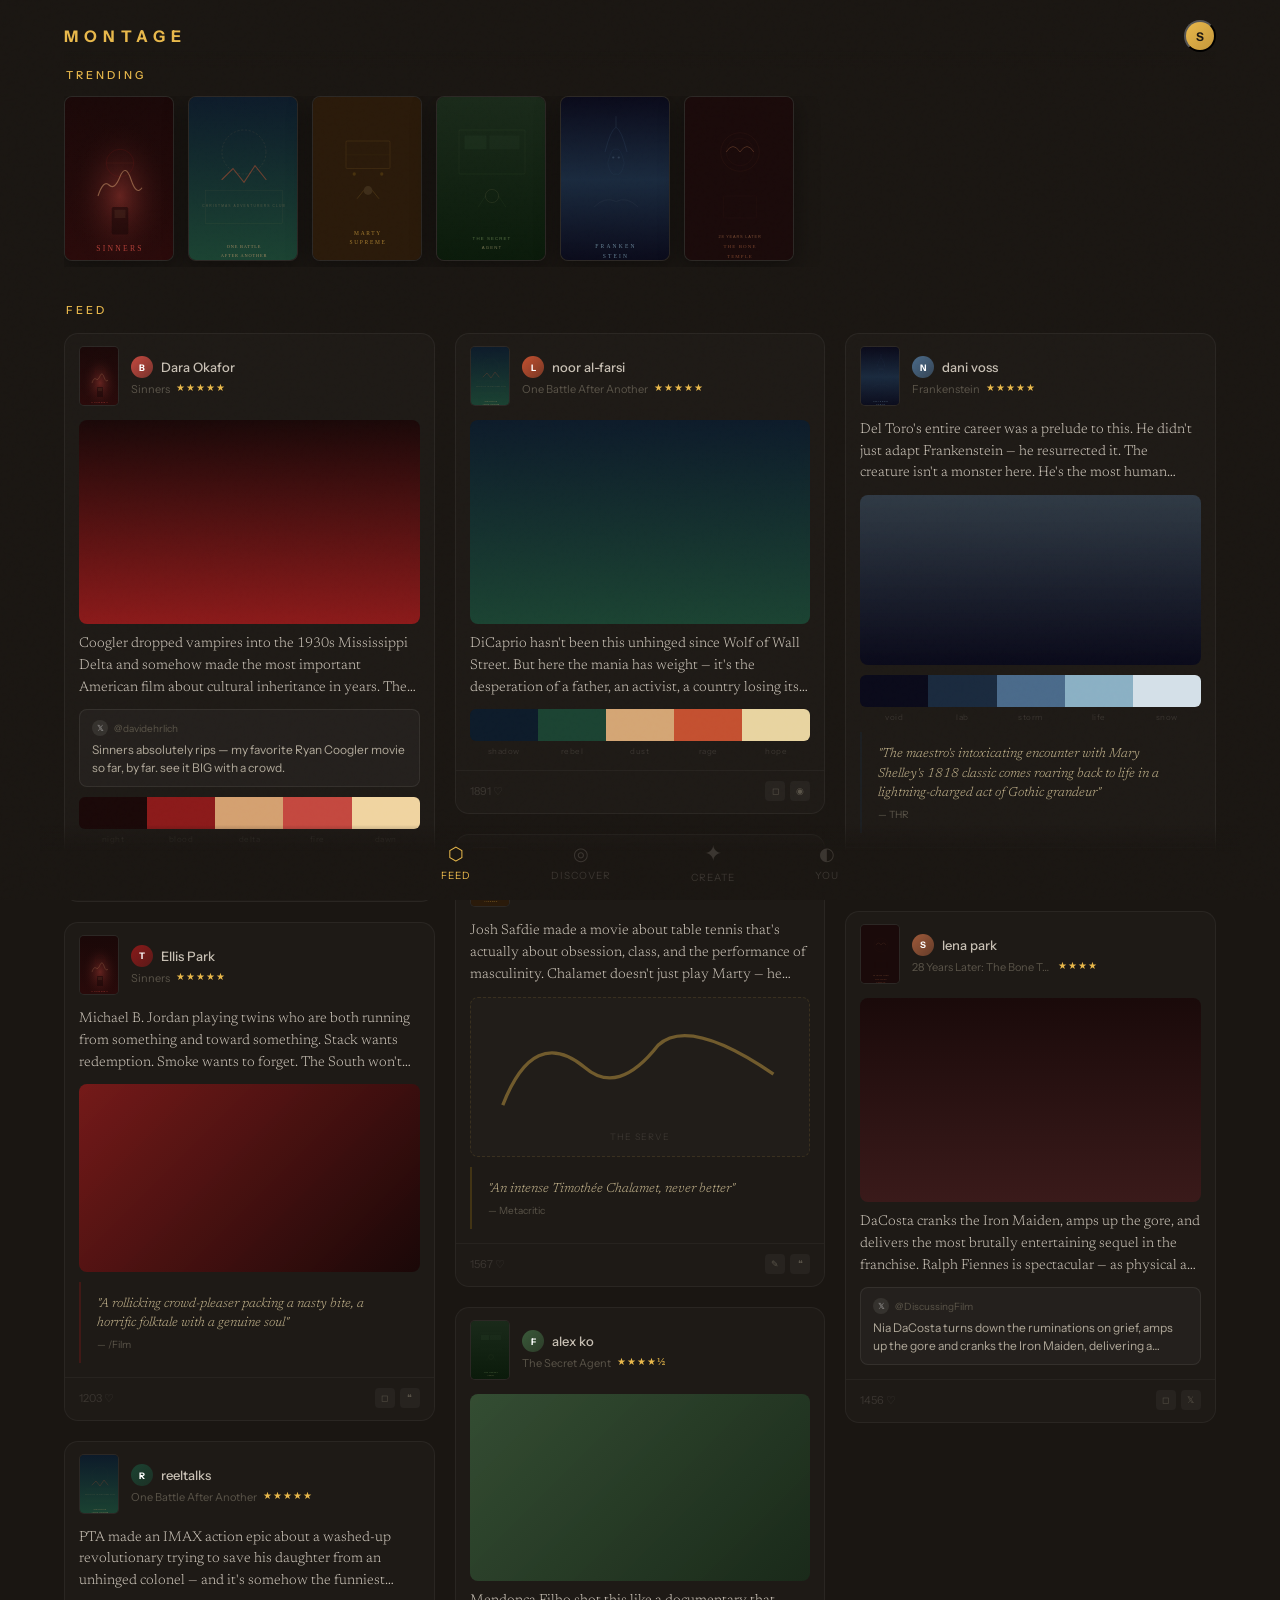
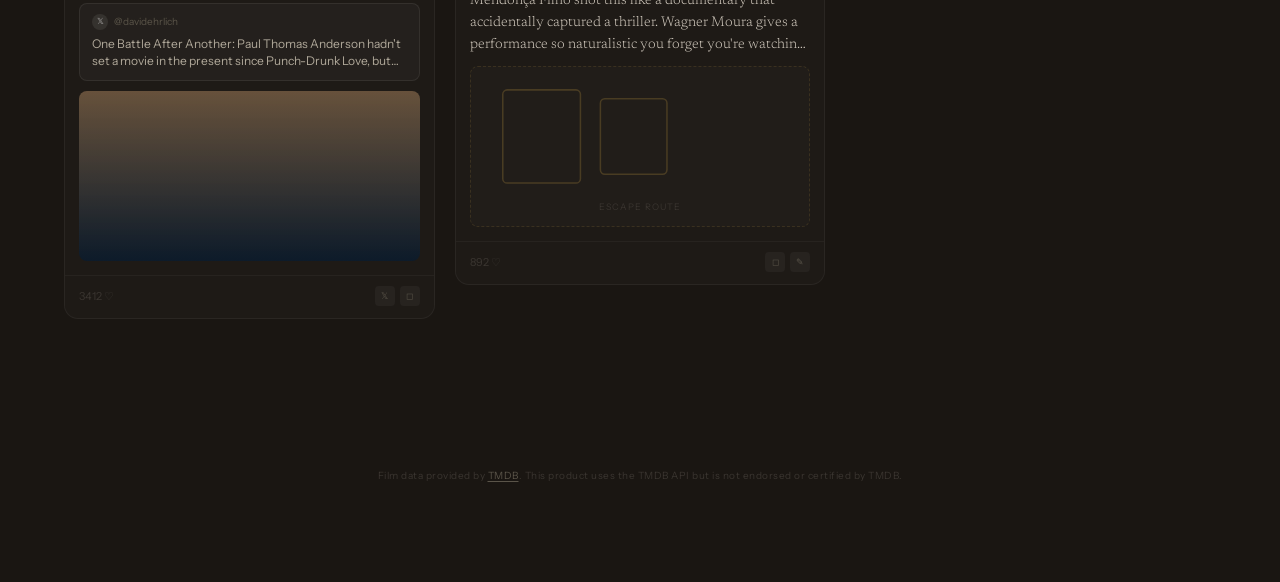
==== commit 8440325c: "fix: only show reviews matching the selected film - Removed fallback that showed unrelated reviews o" ====
--- a/index.html
+++ b/index.html
@@ -96,6 +96,6 @@
   </footer>
 
   <script async src="https://platform.twitter.com/widgets.js" charset="utf-8"></script>
-  <script type="module" src="js/app.js?v=9"></script>
+  <script type="module" src="js/app.js?v=10"></script>
 </body>
 </html>
